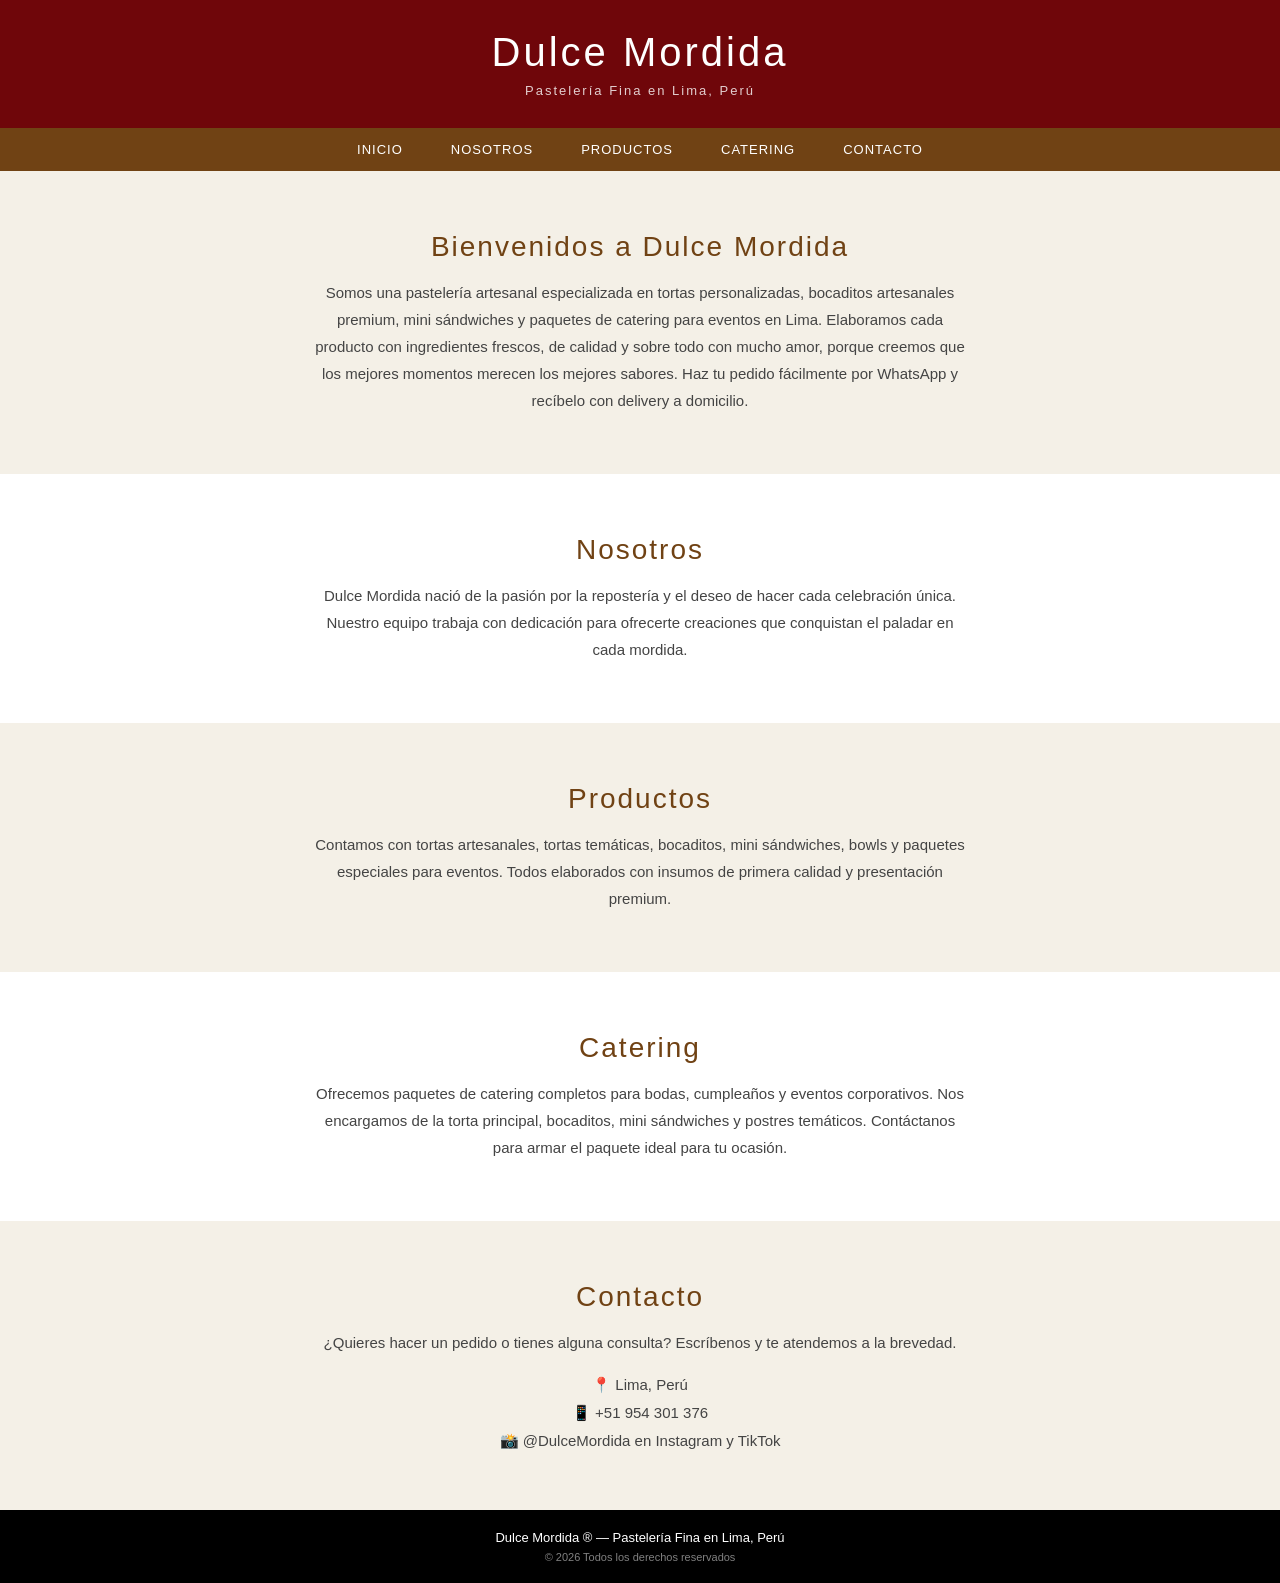
==== index.html @ 6038bf63 "Primer commit PA3" ====
<!DOCTYPE html>
<html lang="es">
<head>
    <meta charset="UTF-8">
    <meta name="viewport" content="width=device-width, initial-scale=1.0">
    <title>Dulce Mordida</title>
    <link rel="stylesheet" href="style.css"/>
</head>
<body>

    <!-- HEADER -->
    <header id="header">
        <h1 class="logo">Dulce Mordida</h1>
        <p class="subtitulo">Pastelería Fina en Lima, Perú</p>
    </header>

    <!-- NAV -->
    <nav id="navbar">
        <ul class="nav-lista">
            <li><a href="#inicio">Inicio</a></li>
            <li><a href="#nosotros">Nosotros</a></li>
            <li><a href="#productos">Productos</a></li>
            <li><a href="#catering">Catering</a></li>
            <li><a href="#contacto">Contacto</a></li>
        </ul>
    </nav>

    <!-- MAIN -->
    <main>

        <!-- Sección Inicio -->
        <section id="inicio" class="seccion">
            <h2 class="seccion-titulo">Bienvenidos a Dulce Mordida</h2>
            <p class="seccion-texto">
                Somos una pastelería artesanal especializada en tortas personalizadas, bocaditos 
                artesanales premium, mini sándwiches y paquetes de catering para eventos en Lima. Elaboramos 
                cada producto con ingredientes frescos, de calidad y sobre todo con mucho amor, porque creemos que los mejores 
                momentos merecen los mejores sabores. Haz tu pedido fácilmente por WhatsApp y 
                recíbelo con delivery a domicilio.
            </p>
        </section>

        <!-- Sección Nosotros -->
        <section id="nosotros" class="seccion seccion-clara">
            <h2 class="seccion-titulo">Nosotros</h2>
            <p class="seccion-texto">
                Dulce Mordida nació de la pasión por la repostería y el deseo de hacer cada 
                celebración única. Nuestro equipo trabaja con dedicación para ofrecerte creaciones 
                que conquistan el paladar en cada mordida.
            </p>
        </section>

        <!-- Sección Productos -->
        <section id="productos" class="seccion">
            <h2 class="seccion-titulo">Productos</h2>
            <p class="seccion-texto">
                Contamos con tortas artesanales, tortas temáticas, bocaditos, mini sándwiches, 
                bowls y paquetes especiales para eventos. Todos elaborados con insumos de primera 
                calidad y presentación premium.
            </p>
        </section>

        <!-- Sección Catering -->
        <section id="catering" class="seccion seccion-clara">
            <h2 class="seccion-titulo">Catering</h2>
            <p class="seccion-texto">
                Ofrecemos paquetes de catering completos para bodas, cumpleaños y eventos 
                corporativos. Nos encargamos de la torta principal, bocaditos, mini sándwiches 
                y postres temáticos. Contáctanos para armar el paquete ideal para tu ocasión.
            </p>
        </section>

        <!-- Sección Contacto -->
        <section id="contacto" class="seccion">
            <h2 class="seccion-titulo">Contacto</h2>
            <p class="seccion-texto">
                ¿Quieres hacer un pedido o tienes alguna consulta? Escríbenos y te atendemos 
                a la brevedad.
            </p>
            <ul class="contacto-lista">
                <li>📍 Lima, Perú</li>
                <li>📱 +51 954 301 376</li>
                <li>📸 @DulceMordida en Instagram y TikTok</li>
            </ul>
        </section>

    </main>

    <!-- FOOTER -->
    <footer id="footer">
        <p>Dulce Mordida &reg; &mdash; Pastelería Fina en Lima, Perú</p>
        <p class="footer-copy">© 2026 Todos los derechos reservados</p>
    </footer>

</body>
</html>
---- style.css ----
/* ── VARIABLES CSS ── */
:root {
    --color-primario:       #F4F0E7;
    --color-primario-oscuro:#6F060A;
    --color-cafe:           #704214;
    --color-gris:           #A46567;
    --color-blanco:         #ffffff;
    --color-negro:          #000000;
    --color-texto:          #444444;
}

/* ── RESET ── */
* {
    box-sizing: border-box;
    margin: 0;
    padding: 0;
}

body {
    font-family: Arial, sans-serif;
    background-color: var(--color-primario);
    color: var(--color-texto);
}

a {
    color: var(--color-primario-oscuro);
    text-decoration: none;
}

a:hover {
    text-decoration: underline;
    color: var(--color-gris);
}

/* ── HEADER — selector por ID ── */
#header {
    background-color: var(--color-primario-oscuro);
    color: var(--color-blanco);
    padding: 30px 20px;          /* padding */
    text-align: center;
    display: flex;               /* Flexbox */
    flex-direction: column;
    align-items: center;         /* Flexbox: centra horizontalmente */
    gap: 8px;
}

/* selector por clase */
.logo {
    font-size: 40px;
    font-weight: normal;
    letter-spacing: 3px;
}

.subtitulo {
    font-size: 13px;
    letter-spacing: 2px;
    opacity: 0.8;
}

/* ── NAVBAR — selector por ID ── */
#navbar {
    background-color: var(--color-cafe);
    padding: 0 20px;             /* padding */
}

/* selector por clase */
.nav-lista {
    list-style: none;
    display: flex;               /* Flexbox */
    justify-content: center;     /* Flexbox: centra los enlaces */
    flex-wrap: wrap;
    gap: 4px;
    margin: 0;
    padding: 0;
}

.nav-lista li a {
    display: block;
    color: var(--color-blanco);
    padding: 14px 22px;          /* padding */
    font-size: 13px;
    letter-spacing: 1px;
    text-transform: uppercase;
}

.nav-lista li a:hover {
    background-color: rgba(255,255,255,0.12);
    text-decoration: none;
}

/* ── SECCIONES — selector por clase ── */
.seccion {
    max-width: 800px;
    margin: 0 auto;              /* margin: centra el bloque */
    padding: 60px 24px;          /* padding */
    text-align: center;
}

.seccion-clara {
    background-color: var(--color-blanco);
    max-width: 100%;
    padding: 60px 24px;          /* padding */
}

/* Dentro de seccion-clara centramos el contenido con Flexbox */
.seccion-clara {
    display: flex;               /* Flexbox */
    flex-direction: column;
    align-items: center;         /* Flexbox: centra contenido */
}

.seccion-titulo {
    font-size: 28px;
    font-weight: normal;
    color: var(--color-cafe);
    margin-bottom: 16px;         /* margin */
    letter-spacing: 2px;
}

.seccion-texto {
    font-size: 15px;
    line-height: 1.8;
    color: var(--color-texto);
    max-width: 650px;
    margin: 0 auto;              /* margin: centrado automático */
}

/* ── CONTACTO — selector por clase ── */
.contacto-lista {
    list-style: none;
    margin-top: 20px;            /* margin */
    display: flex;               /* Flexbox */
    flex-direction: column;
    align-items: center;
    gap: 10px;
}

.contacto-lista li {
    font-size: 15px;
    color: var(--color-texto);
}

/* ── FOOTER — selector por ID ── */
#footer {
    background-color: var(--color-negro);
    color: var(--color-blanco);
    text-align: center;
    padding: 20px;               /* padding */
    font-size: 13px;
    display: flex;               /* Flexbox */
    flex-direction: column;
    align-items: center;
    gap: 6px;
}

.footer-copy {
    opacity: 0.5;
    font-size: 11px;
}
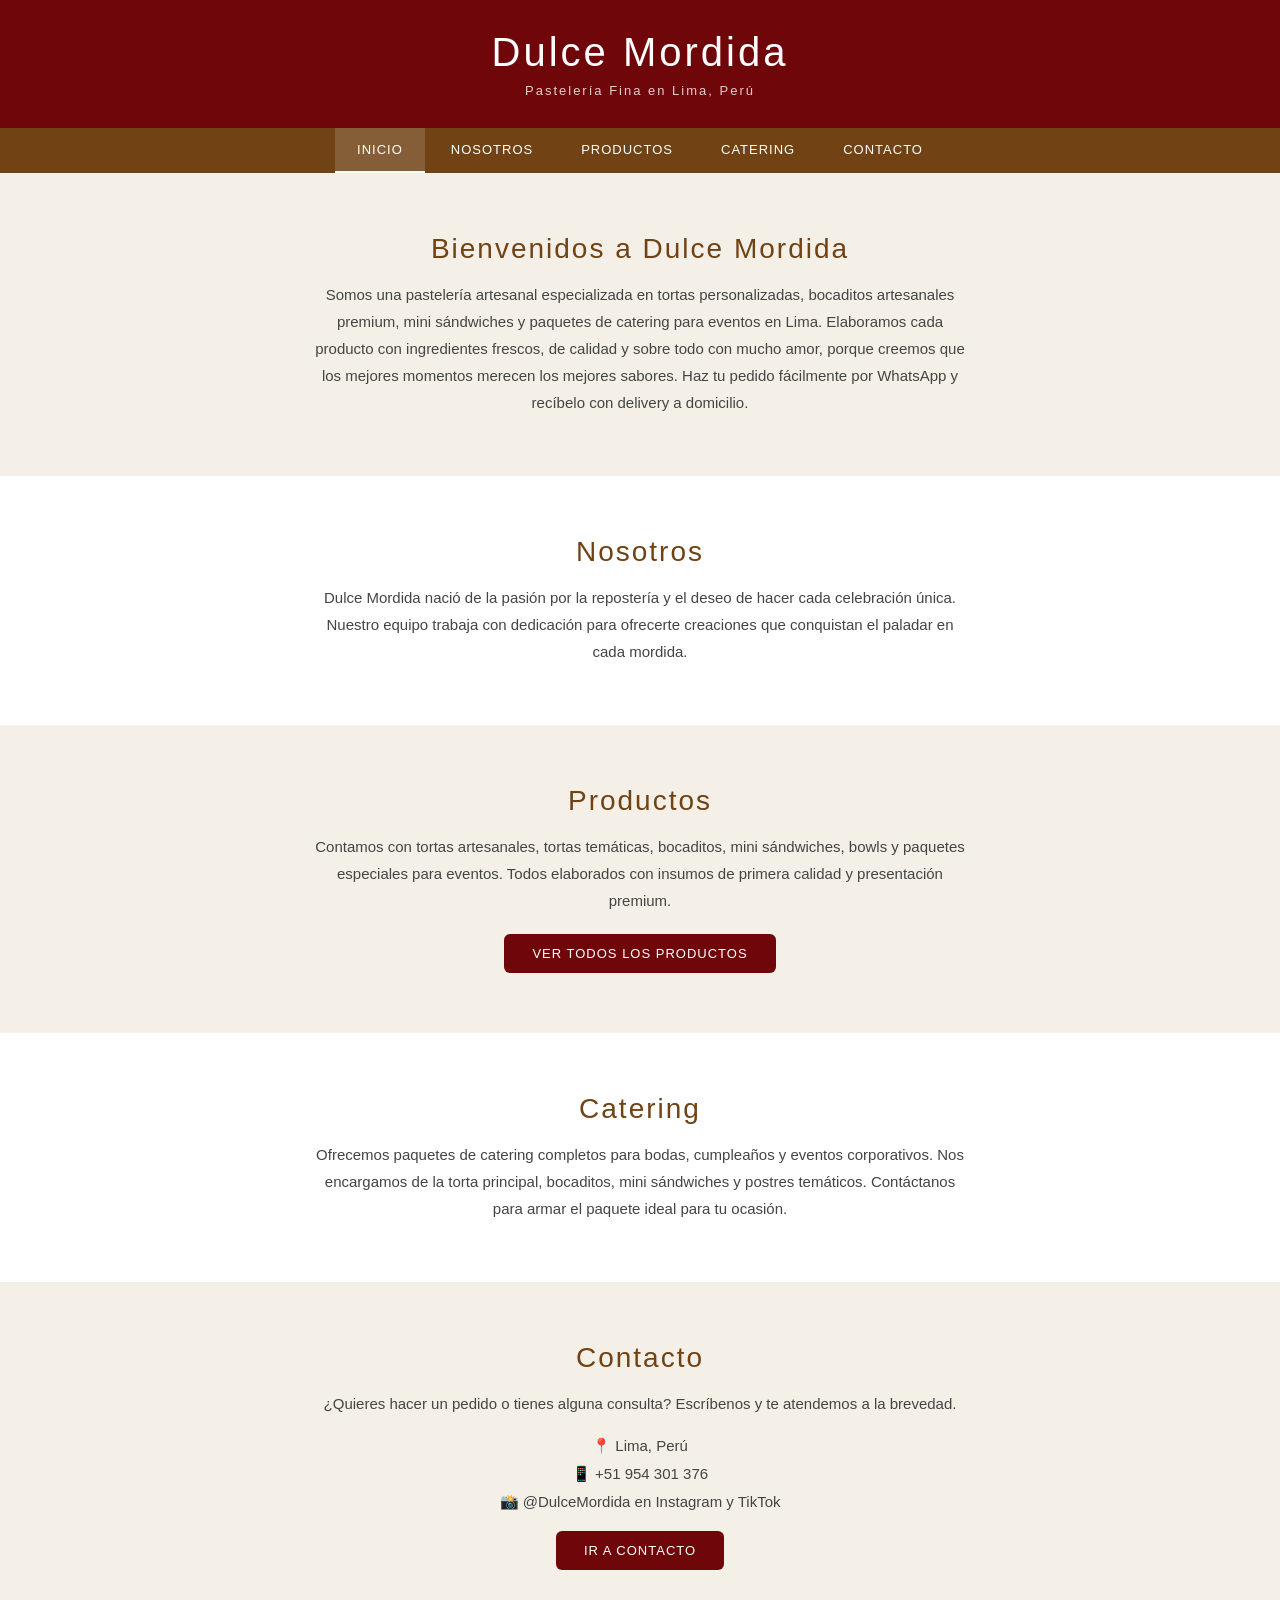
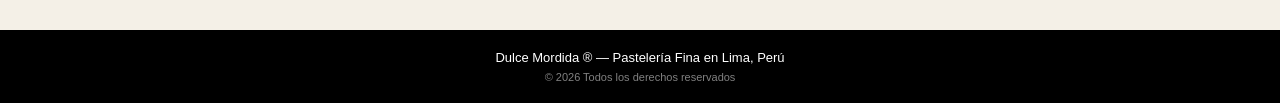
==== commit 06cb245e: "PA4 - avance paginas productos y contacto" ====
--- a/index.html
+++ b/index.html
@@ -17,11 +17,11 @@
     <!-- NAV -->
     <nav id="navbar">
         <ul class="nav-lista">
-            <li><a href="#inicio">Inicio</a></li>
+            <li><a href="index.html" class="activo">Inicio</a></li>
             <li><a href="#nosotros">Nosotros</a></li>
-            <li><a href="#productos">Productos</a></li>
+            <li><a href="productos.html">Productos</a></li>
             <li><a href="#catering">Catering</a></li>
-            <li><a href="#contacto">Contacto</a></li>
+            <li><a href="contacto.html">Contacto</a></li>
         </ul>
     </nav>
 
@@ -58,6 +58,7 @@
                 bowls y paquetes especiales para eventos. Todos elaborados con insumos de primera 
                 calidad y presentación premium.
             </p>
+            <a href="productos.html" class="btn-ver-mas">Ver todos los productos</a>
         </section>
 
         <!-- Sección Catering -->
@@ -82,6 +83,7 @@
                 <li>📱 +51 954 301 376</li>
                 <li>📸 @DulceMordida en Instagram y TikTok</li>
             </ul>
+            <a href="contacto.html" class="btn-ver-mas">Ir a Contacto</a>
         </section>
 
     </main>
--- a/style.css
+++ b/style.css
@@ -88,6 +88,12 @@
     text-decoration: none;
 }
 
+/* Enlace activo en el navbar */
+.nav-lista li a.activo {
+    background-color: rgba(255,255,255,0.15);
+    border-bottom: 2px solid var(--color-blanco);
+}
+
 /* ── SECCIONES — selector por clase ── */
 .seccion {
     max-width: 800px;
@@ -100,10 +106,6 @@
     background-color: var(--color-blanco);
     max-width: 100%;
     padding: 60px 24px;          /* padding */
-}
-
-/* Dentro de seccion-clara centramos el contenido con Flexbox */
-.seccion-clara {
     display: flex;               /* Flexbox */
     flex-direction: column;
     align-items: center;         /* Flexbox: centra contenido */
@@ -125,7 +127,7 @@
     margin: 0 auto;              /* margin: centrado automático */
 }
 
-/* ── CONTACTO — selector por clase ── */
+/* ── CONTACTO LISTA (index.html) — selector por clase ── */
 .contacto-lista {
     list-style: none;
     margin-top: 20px;            /* margin */
@@ -157,3 +159,143 @@
     opacity: 0.5;
     font-size: 11px;
 }
+
+/* ── BOTÓN VER MÁS (index.html) ── */
+.btn-ver-mas {
+    display: inline-block;
+    background-color: var(--color-primario-oscuro);
+    color: var(--color-blanco);
+    padding: 12px 28px;          /* padding */
+    border-radius: 6px;
+    font-size: 13px;
+    letter-spacing: 1px;
+    text-transform: uppercase;
+    margin-top: 20px;            /* margin */
+    transition: opacity 0.2s;
+}
+
+.btn-ver-mas:hover {
+    opacity: 0.88;
+    text-decoration: none;
+    color: var(--color-blanco);
+}
+
+/* ── GRID DE CATEGORÍAS (productos.html y contacto.html) ── */
+.categorias-grid {
+    display: flex;               /* Flexbox */
+    flex-wrap: wrap;
+    justify-content: center;     /* Flexbox: centra las tarjetas */
+    gap: 20px;
+    margin-top: 30px;            /* margin */
+    max-width: 900px;
+}
+
+.categoria-card {
+    background-color: var(--color-primario);
+    border-radius: 8px;
+    padding: 28px 20px;          /* padding */
+    text-align: center;
+    flex: 1 1 180px;             /* Flexbox: crecen y encogen */
+    max-width: 220px;
+    box-shadow: 0 4px 12px rgba(0,0,0,0.06);
+}
+
+.categoria-icono {
+    font-size: 38px;
+    margin-bottom: 12px;         /* margin */
+    display: block;
+}
+
+.categoria-card h3 {
+    font-size: 14px;
+    font-weight: bold;
+    color: var(--color-cafe);
+    margin-bottom: 8px;          /* margin */
+    text-transform: uppercase;
+    letter-spacing: 1px;
+}
+
+.categoria-card p {
+    font-size: 13px;
+    color: var(--color-texto);
+    line-height: 1.6;
+}
+
+/* ── BOTÓN WHATSAPP (productos.html) ── */
+.btn-whatsapp {
+    display: inline-block;
+    background-color: #25D366;
+    color: var(--color-blanco);
+    padding: 14px 32px;          /* padding */
+    border-radius: 6px;
+    font-size: 15px;
+    margin-top: 20px;            /* margin */
+    transition: opacity 0.2s;
+}
+
+.btn-whatsapp:hover {
+    opacity: 0.9;
+    text-decoration: none;
+    color: var(--color-blanco);
+}
+
+/* ── FORMULARIO (contacto.html) ── */
+.form-contacto {
+    display: flex;               /* Flexbox */
+    flex-direction: column;
+    align-items: center;         /* Flexbox: centra el formulario */
+    gap: 16px;
+    width: 100%;
+    max-width: 560px;
+    margin: 30px auto 0 auto;    /* margin: centrado */
+}
+
+.form-grupo {
+    display: flex;               /* Flexbox */
+    flex-direction: column;
+    width: 100%;
+    gap: 6px;
+}
+
+.form-grupo label {
+    font-size: 13px;
+    color: var(--color-cafe);
+    font-weight: bold;
+    text-transform: uppercase;
+    letter-spacing: 1px;
+}
+
+.form-grupo input,
+.form-grupo textarea {
+    padding: 10px 12px;          /* padding */
+    border: 1px solid var(--color-gris);
+    border-radius: 6px;
+    font-size: 14px;
+    font-family: Arial, sans-serif;
+    background-color: var(--color-blanco);
+    color: var(--color-texto);
+}
+
+.form-grupo input:focus,
+.form-grupo textarea:focus {
+    outline: none;
+    border-color: var(--color-cafe);
+}
+
+.btn-enviar {
+    background-color: var(--color-primario-oscuro);
+    color: var(--color-blanco);
+    border: none;
+    padding: 14px 36px;          /* padding */
+    border-radius: 6px;
+    font-size: 14px;
+    letter-spacing: 1px;
+    text-transform: uppercase;
+    cursor: pointer;
+    margin-top: 8px;             /* margin */
+    transition: opacity 0.2s;
+}
+
+.btn-enviar:hover {
+    opacity: 0.88;
+}
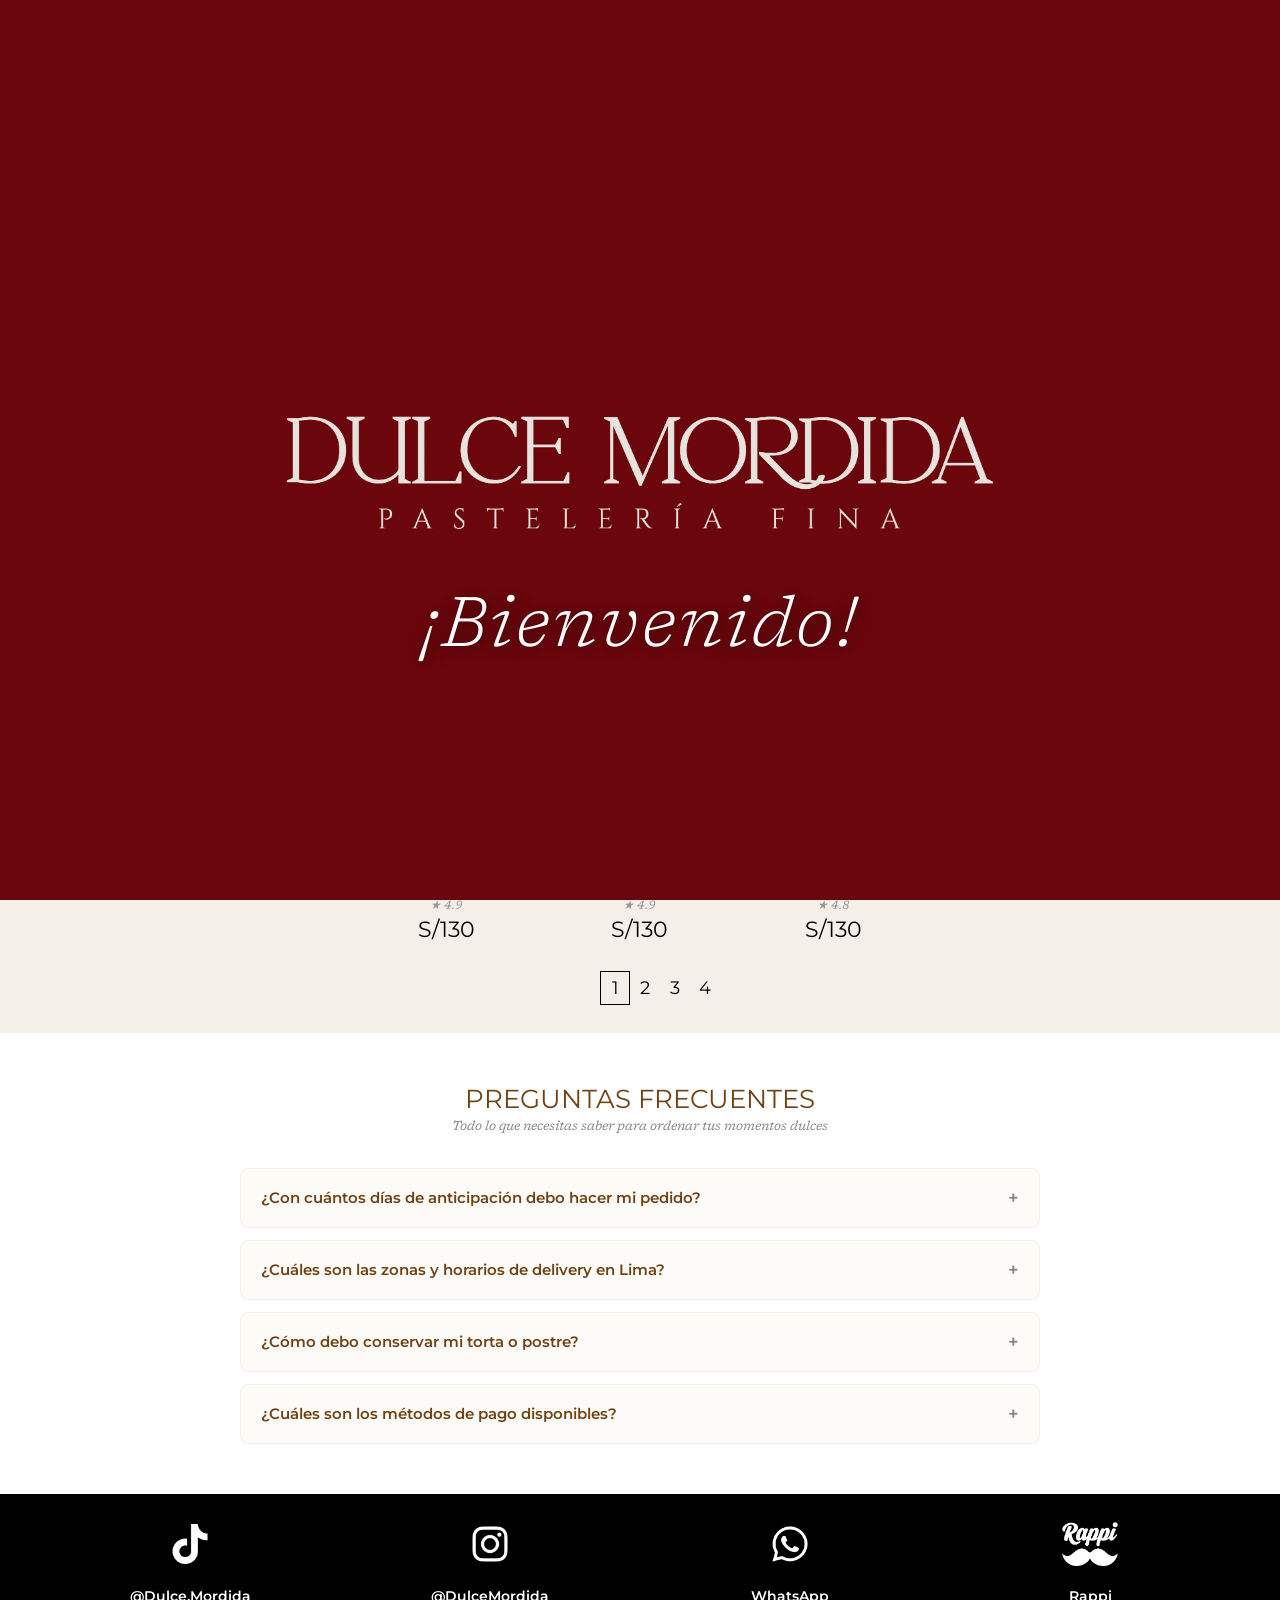
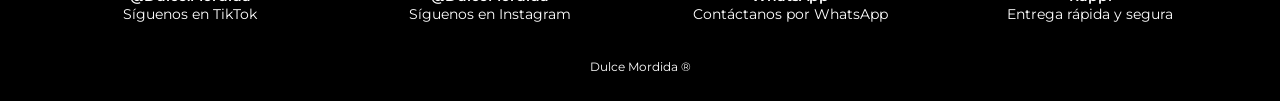
==== commit 82ef374d: "EVALUACIÓN INTEGRAL - Página web terminada" ====
--- a/index.html
+++ b/index.html
@@ -4,95 +4,163 @@
     <meta charset="UTF-8">
     <meta name="viewport" content="width=device-width, initial-scale=1.0">
     <title>Dulce Mordida</title>
-    <link rel="stylesheet" href="style.css"/>
+    <meta name="description" content="Pastelería fina en Lima. Tortas artesanales, temáticas, bowls y bocaditos premium con delivery a domicilio. Haz tu pedido fácil por WhatsApp. 🍰"/>
+    <link rel="icon" href="img/logos/favicon.ico"/>
+    <link rel="icon" type="image/png" sizes="16x16"   href="img/logos/favicon-16.png"/>
+    <link rel="icon" type="image/png" sizes="32x32"   href="img/logos/favicon-32.png"/>
+    <link rel="apple-touch-icon"      sizes="180x180"  href="img/logos/favicon-180.png"/>
+    <link rel="icon" type="image/png" sizes="192x192"  href="img/logos/favicon-192.png"/>
+    <link rel="icon" type="image/png" sizes="512x512"  href="img/logos/favicon-512.png"/>
+    <link rel="stylesheet" href="css/styles.css"/>
+<!-- Meta tags para redes sociales (Open Graph) -->   
+    <meta property="og:title" content="Dulce Mordida | Pastelería Fina en Lima" />
+<!-- Descripción atractiva para redes sociales -->
+    <meta property="og:description" content="Disfruta de las mejores tortas artesanales, temáticas, bowls y bocaditos premium. Haz tu pedido online con delivery en Lima. 🍰✨" />
+<!-- URL canónica de tu sitio web -->
+    <meta property="og:url" content="https://www.dulcemordida.com" /> 
+    <link rel="canonical" href="https://www.dulcemordida.com"/>
+<!-- Imagen atractiva para compartir en redes sociales (debe ser de alta calidad y representar bien tu marca) -->
+    <meta property="og:image" content="https://www.dulcemordida.com/img/principal/fondo2.webp" />
+<!-- Especificaciones de la imagen para Open Graph -->
+    <meta property="og:image:width" content="1200" />
+    <meta property="og:image:height" content="630" />
+    <meta property="og:image:type" content="image/webp" />
+<!-- Tipo de contenido para Open Graph -->
+    <meta property="og:type" content="website" />
+    <meta property="og:site_name" content="Dulce Mordida" />
+<!-- ============================================
+     SCHEMA.ORG — DATOS ESTRUCTURADOS PARA GOOGLE
+     Permite que Google muestre información rica en
+     búsquedas: nombre, horario, teléfono, ubicación.
+     
+     CÓMO VALIDAR:
+     https://search.google.com/test/rich-results
+     Pegar la URL del sitio o el código directamente.
+
+     CAMPOS A MANTENER ACTUALIZADOS:
+     - opens / closes: horario de atención real
+     - priceRange: rango de precios actual
+     - telephone: número de WhatsApp
+     - sameAs: si cambian las redes sociales
+     ============================================ -->
+    <script type="application/ld+json">
+    {
+        "@context": "https://schema.org",
+        "@type": "Bakery",
+        "name": "Dulce Mordida",
+        "url": "https://www.dulcemordida.com",
+        "logo": "https://www.dulcemordida.com/img/logos/DulceMordida_1.png",
+        "image": "https://www.dulcemordida.com/img/principal/fondo2.webp",
+        "description": "Pastelería fina en Lima. Tortas artesanales, temáticas, bowls y bocaditos premium con delivery a domicilio.",
+        "telephone": "+51954301376",
+        "priceRange": "S/19 - S/200",
+        "servesCuisine": "Pastelería",
+        "address": {
+            "@type": "PostalAddress",
+            "addressLocality": "Lima",
+            "addressCountry": "PE"
+        },
+        "geo": {
+            "@type": "GeoCoordinates",
+            "latitude": -12.0869582,
+            "longitude": -76.9757827
+        },
+        "openingHoursSpecification": {
+            "@type": "OpeningHoursSpecification",
+            "dayOfWeek": [
+                "Monday","Tuesday","Wednesday",
+                "Thursday","Friday","Saturday","Sunday"
+            ],
+            "opens": "11:00",
+            "closes": "20:30"
+        },
+        "sameAs": [
+            "https://www.instagram.com/DulceMordida",
+            "https://www.tiktok.com/@Dulce.Mordida",
+            "https://www.google.com/maps/place/Dulce+Mordida/@-12.0869687,-76.9757827,17z"
+        ],
+        "hasMap": "https://www.google.com/maps/place/Dulce+Mordida/@-12.0869687,-76.9757827,17z",
+        "contactPoint": {
+            "@type": "ContactPoint",
+            "telephone": "+51954301376",
+            "contactType": "customer service",
+            "contactOption": "TollFree",
+            "availableLanguage": "Spanish"
+        }
+    }
+    </script>
+<!-- Google Analytics -->
+    <script async src="https://www.googletagmanager.com/gtag/js?id=G-C13V2271BY"></script>
+    <script>
+      window.dataLayer = window.dataLayer || [];
+      function gtag(){dataLayer.push(arguments);}
+      gtag('js', new Date());
+      gtag('config', 'G-C13V2271BY');
+    </script>
 </head>
 <body>
 
-    <!-- HEADER -->
-    <header id="header">
-        <h1 class="logo">Dulce Mordida</h1>
-        <p class="subtitulo">Pastelería Fina en Lima, Perú</p>
-    </header>
+<!-- Pantalla de Bienvenida (Splash Screen) -->
+    <div id="splash-screen" onclick="cerrarSplash()">
+        <!-- Esta imagen se estirará por toda la pantalla de fondo -->
+        <img src="img/principal/fondo2.webp" alt="Fondo Dulce Mordida" class="splash-bg-image">
+        
+        <!-- Contenido que flota sobre la imagen -->
+        <div class="splash-content">
+            <h1 class="splash-text">¡Bienvenido!</h1>
+        </div>
+    </div>
 
-    <!-- NAV -->
-    <nav id="navbar">
-        <ul class="nav-lista">
-            <li><a href="index.html" class="activo">Inicio</a></li>
-            <li><a href="#nosotros">Nosotros</a></li>
-            <li><a href="productos.html">Productos</a></li>
-            <li><a href="#catering">Catering</a></li>
-            <li><a href="contacto.html">Contacto</a></li>
-        </ul>
-    </nav>
+<!-- Barra de anuncio -->
+    <div class="top-announcement-bar">
+        <span>✨ Próxima apertura · CC Puruchuco, Ate ✨</span>
+    </div>
 
-    <!-- MAIN -->
-    <main>
+<!-- Contenido principal -->
+    <div class="container">
+        <div class="row">
 
-        <!-- Sección Inicio -->
-        <section id="inicio" class="seccion">
-            <h2 class="seccion-titulo">Bienvenidos a Dulce Mordida</h2>
-            <p class="seccion-texto">
-                Somos una pastelería artesanal especializada en tortas personalizadas, bocaditos 
-                artesanales premium, mini sándwiches y paquetes de catering para eventos en Lima. Elaboramos 
-                cada producto con ingredientes frescos, de calidad y sobre todo con mucho amor, porque creemos que los mejores 
-                momentos merecen los mejores sabores. Haz tu pedido fácilmente por WhatsApp y 
-                recíbelo con delivery a domicilio.
-            </p>
-        </section>
+            <div class="col-xs-12 col-s-12 col-m-3 col-l-3">
+                <div include-html="partials/menu.html"></div> 
+            </div>
 
-        <!-- Sección Nosotros -->
-        <section id="nosotros" class="seccion seccion-clara">
-            <h2 class="seccion-titulo">Nosotros</h2>
-            <p class="seccion-texto">
-                Dulce Mordida nació de la pasión por la repostería y el deseo de hacer cada 
-                celebración única. Nuestro equipo trabaja con dedicación para ofrecerte creaciones 
-                que conquistan el paladar en cada mordida.
-            </p>
-        </section>
+            <div class="col-m-9 col-l-6">
+                <div include-html="partials/products.html"></div>
+            </div>
 
-        <!-- Sección Productos -->
-        <section id="productos" class="seccion">
-            <h2 class="seccion-titulo">Productos</h2>
-            <p class="seccion-texto">
-                Contamos con tortas artesanales, tortas temáticas, bocaditos, mini sándwiches, 
-                bowls y paquetes especiales para eventos. Todos elaborados con insumos de primera 
-                calidad y presentación premium.
-            </p>
-            <a href="productos.html" class="btn-ver-mas">Ver todos los productos</a>
-        </section>
+            <div class="col-m-12 col-l-3">
+                <div include-html="partials/aside.html"></div>
+            </div>
 
-        <!-- Sección Catering -->
-        <section id="catering" class="seccion seccion-clara">
-            <h2 class="seccion-titulo">Catering</h2>
-            <p class="seccion-texto">
-                Ofrecemos paquetes de catering completos para bodas, cumpleaños y eventos 
-                corporativos. Nos encargamos de la torta principal, bocaditos, mini sándwiches 
-                y postres temáticos. Contáctanos para armar el paquete ideal para tu ocasión.
-            </p>
-        </section>
+        </div>
+    </div>
 
-        <!-- Sección Contacto -->
-        <section id="contacto" class="seccion">
-            <h2 class="seccion-titulo">Contacto</h2>
-            <p class="seccion-texto">
-                ¿Quieres hacer un pedido o tienes alguna consulta? Escríbenos y te atendemos 
-                a la brevedad.
-            </p>
-            <ul class="contacto-lista">
-                <li>📍 Lima, Perú</li>
-                <li>📱 +51 954 301 376</li>
-                <li>📸 @DulceMordida en Instagram y TikTok</li>
-            </ul>
-            <a href="contacto.html" class="btn-ver-mas">Ir a Contacto</a>
-        </section>
+<!-- Sección de Preguntas Frecuentes (FAQ) -->
 
-    </main>
+    <div include-html="partials/faq.html"></div>
 
-    <!-- FOOTER -->
-    <footer id="footer">
-        <p>Dulce Mordida &reg; &mdash; Pastelería Fina en Lima, Perú</p>
-        <p class="footer-copy">© 2026 Todos los derechos reservados</p>
-    </footer>
+<!-- Footer -->
+    <div include-html="partials/footer.html"></div>
+
+<!-- Scripts -->
+    <script src="js/include-html.js"></script> 
+    <script src="js/navegation.js"></script>  
+
+<!-- Botón flotante de WhatsApp -->
+    <a class="whatsapp-flotante" 
+        href="https://wa.me/51954301376?text=Hola%2C%20me%20gustar%C3%ADa%20hacer%20un%20pedido%20%F0%9F%8E%82" 
+        target="_blank" 
+        rel="noopener noreferrer"
+        title="Contáctanos por WhatsApp">
+        <img src="img/iconos/whatsapp-brands-solid-full.svg" alt="WhatsApp" width="28"/> 
+    </a>
 
 </body>
 </html>
+
+<!-- 💡 Un truco de oro cuando subas tu web a internet:
+Tanto Instagram como Facebook guardan en su memoria ("caché") la primera versión que ven de una web. 
+Si en el futuro cambias esta foto o el texto y ves que en Instagram se sigue mostrando lo viejo, 
+solo debes entrar a una herramienta gratuita de Google llamada "Meta Sharing Debugger" 
+(Depurador de contenido compartido de Meta). Pegas tu link ahí, le das al botón “Depurar 
+/ Volver a extraer” y obligarás a Instagram a actualizar la imagen al instante. -->
--- a/css/styles.css
+++ b/css/styles.css
@@ -0,0 +1,11 @@
+@import "colors.css";
+@import "fonts.css";
+@import "common.css";
+@import "grid.css";
+@import "menu.css";
+@import "products.css";
+@import "aside.css";
+@import "footer.css";
+@import "faq.css";
+
+/* @import "image-effects.css"; ← comentado hasta que tenga contenido */
